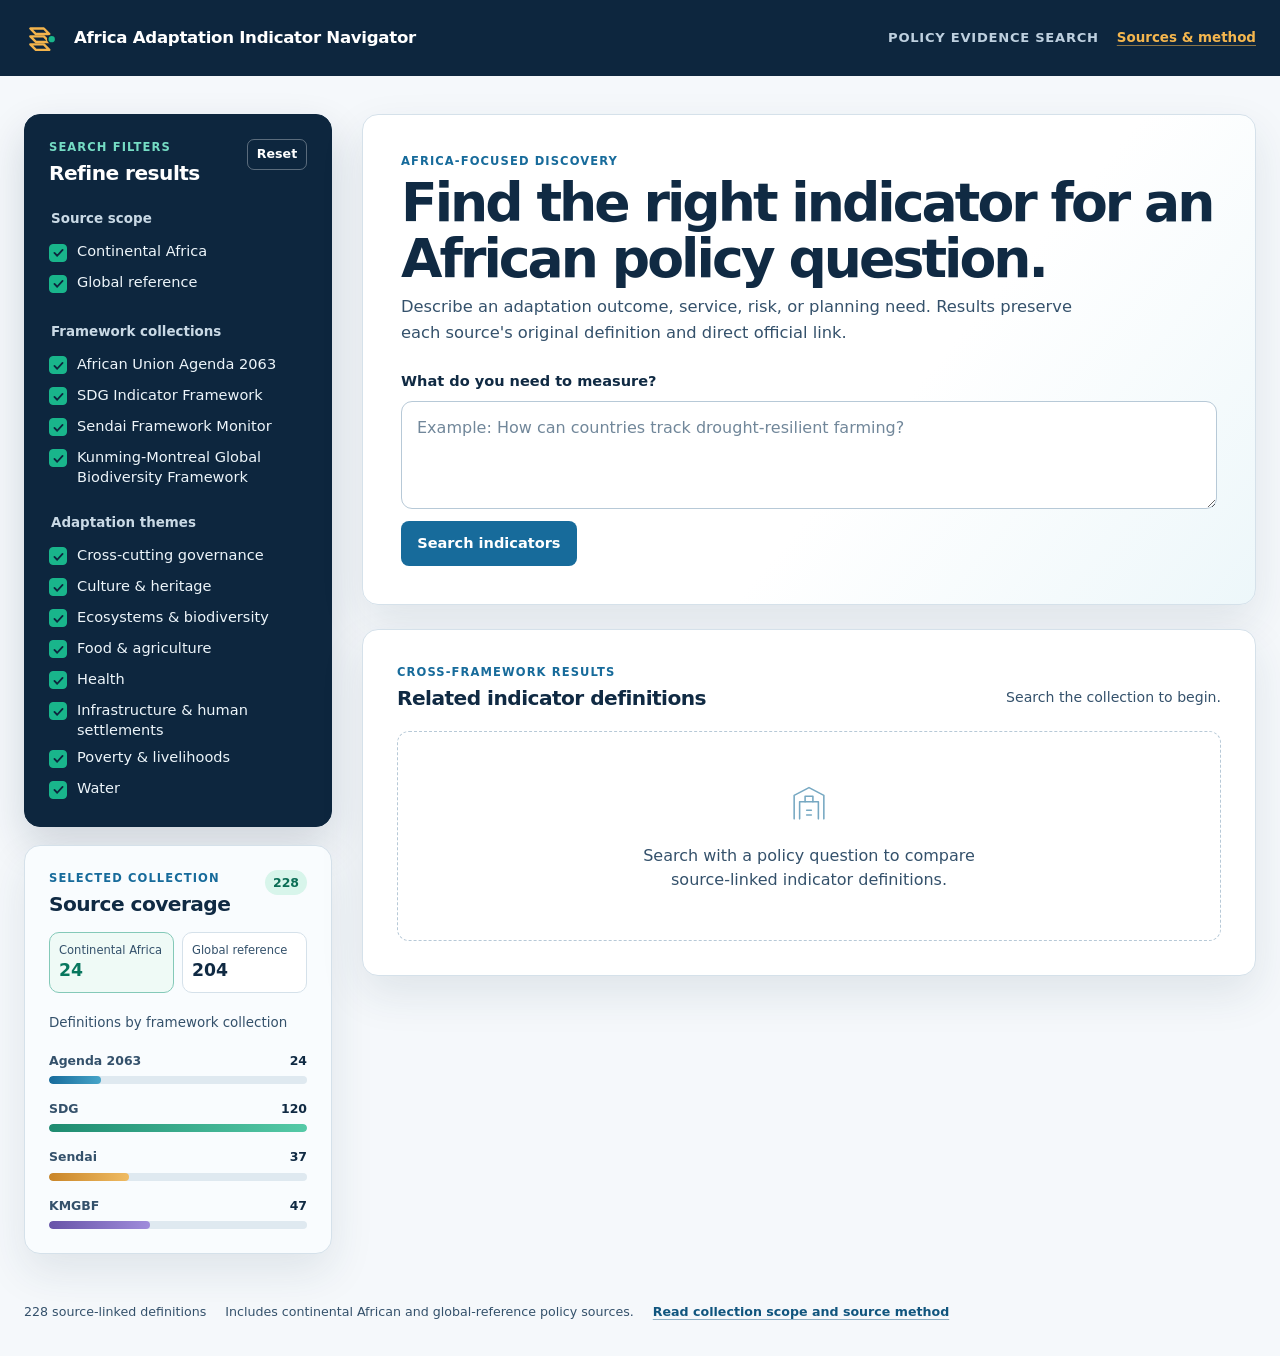
==== index.html @ 9c7e5b96 "Publish public Africa adaptation indicator navigator" ====
<!doctype html>
<html lang="en">
  <head>
    <meta charset="UTF-8" />
    <meta name="viewport" content="width=device-width, initial-scale=1.0" />
    <meta
      name="description"
      content="Semantic discovery of source-linked climate-adaptation indicators for African policy contexts."
    />
    <meta name="theme-color" content="#08283a" />
    <title>Africa Adaptation Indicator Navigator</title>
    <link rel="icon" type="image/svg+xml" href="./favicon.svg" />
    <link rel="stylesheet" href="./styles.css" />
  </head>
  <body>
    <header class="site-header">
      <a class="brand" href="./" aria-label="Africa Adaptation Indicator Navigator home">
        <svg class="brand-mark" viewBox="0 0 48 48" aria-hidden="true">
          <path d="M8 12h17l7 7H15z" />
          <path d="M8 22h17l7 7H15z" />
          <path d="M8 32h17l7 7H15z" />
          <circle cx="35" cy="25.5" r="5" />
        </svg>
        <span>Africa Adaptation Indicator Navigator</span>
      </a>
      <nav class="header-nav" aria-label="Primary navigation">
        <span class="header-label">Policy evidence search</span>
        <a href="./about.html">Sources &amp; method</a>
      </nav>
    </header>

    <main class="workspace">
      <aside class="sidebar" aria-label="Search filters and collection overview">
        <section class="side-card filter-card" aria-labelledby="filters-title">
          <div class="panel-heading">
            <div>
              <p class="section-kicker">Search filters</p>
              <h2 id="filters-title">Refine results</h2>
            </div>
            <button id="clear-filters" class="quiet-button" type="button">Reset</button>
          </div>

          <fieldset>
            <legend>Source scope</legend>
            <div id="scope-filters" class="filter-options"></div>
          </fieldset>

          <fieldset>
            <legend>Framework collections</legend>
            <div id="framework-filters" class="filter-options"></div>
          </fieldset>

          <fieldset>
            <legend>Adaptation themes</legend>
            <div id="theme-filters" class="filter-options"></div>
          </fieldset>
        </section>

        <section class="side-card overview-card" aria-labelledby="overview-title">
          <div class="panel-heading compact-heading">
            <div>
              <p class="section-kicker">Selected collection</p>
              <h2 id="overview-title">Source coverage</h2>
            </div>
            <span id="overview-total" class="overview-total"></span>
          </div>
          <div id="scope-summary" class="scope-summary" aria-live="polite"></div>
          <p class="overview-caption">Definitions by framework collection</p>
          <div id="framework-chart" class="framework-chart" role="img" aria-label="Indicator counts by framework collection"></div>
        </section>
      </aside>

      <section class="content-column">
        <section class="search-card" aria-labelledby="page-title">
          <div class="search-copy">
            <p class="section-kicker">Africa-focused discovery</p>
            <h1 id="page-title">Find the right indicator for an African policy question.</h1>
            <p>Describe an adaptation outcome, service, risk, or planning need. Results preserve each source's original definition and direct official link.</p>
          </div>

          <form id="search-form" class="search-form">
            <label for="query">What do you need to measure?</label>
            <textarea
              id="query"
              name="query"
              rows="3"
              placeholder="Example: How can countries track drought-resilient farming?"
              required
            ></textarea>
            <div class="search-actions">
              <button id="search-button" class="primary-button" type="submit">Search indicators</button>
              <p id="status" class="status" role="status" aria-live="polite"></p>
            </div>
          </form>
        </section>

        <section id="results-section" class="results-panel" aria-live="polite" aria-labelledby="results-title">
          <div class="results-heading">
            <div>
              <p class="section-kicker">Cross-framework results</p>
              <h2 id="results-title">Related indicator definitions</h2>
            </div>
            <p id="result-count" class="result-count">Search the collection to begin.</p>
          </div>
          <div id="results" class="results-list"></div>
          <div id="empty-state" class="empty-state">
            <svg viewBox="0 0 64 64" aria-hidden="true">
              <path d="M13 51V21l19-10 19 10v30" />
              <path d="M20 51V29h24v22" />
              <path d="M27 29v-7h10v7" />
              <path d="M29 40h6M29 46h6" />
            </svg>
            <p>Search with a policy question to compare source-linked indicator definitions.</p>
          </div>
        </section>
      </section>
    </main>

    <footer class="site-footer">
      <span id="corpus-count"></span>
      <span>Includes continental African and global-reference policy sources.</span>
      <a href="./about.html">Read collection scope and source method</a>
    </footer>

    <script type="module" src="./app.js"></script>
  </body>
</html>
---- styles.css ----
:root {
  --ink: #102a43;
  --ink-soft: #34516b;
  --navy: #0d263e;
  --navy-deep: #071a2b;
  --paper: #f5f8fb;
  --surface: #ffffff;
  --surface-muted: #eef4f8;
  --line: #d5e1ea;
  --line-strong: #b7c9d7;
  --blue: #176b9b;
  --blue-dark: #10557e;
  --mint: #19b58b;
  --mint-light: #d8f5eb;
  --gold: #e8a33c;
  --danger: #ae3d3d;
  --shadow: 0 18px 44px rgba(25, 56, 80, 0.1);
  font-family: Inter, ui-sans-serif, system-ui, -apple-system, BlinkMacSystemFont, "Segoe UI", sans-serif;
}

* { box-sizing: border-box; }

html { background: var(--paper); }

body {
  min-width: 320px;
  margin: 0;
  background: var(--paper);
  color: var(--ink);
  font-size: 16px;
  line-height: 1.55;
}

button, textarea { font: inherit; }

button:focus-visible, textarea:focus-visible, a:focus-visible, input:focus-visible {
  outline: 3px solid #56b8ed;
  outline-offset: 3px;
}

.site-header {
  min-height: 76px;
  padding: 0 max(24px, calc((100vw - 1280px) / 2));
  display: flex;
  align-items: center;
  justify-content: space-between;
  gap: 24px;
  background: var(--navy);
  color: #ffffff;
}

.brand {
  display: inline-flex;
  align-items: center;
  gap: 12px;
  color: inherit;
  font-size: 1.04rem;
  font-weight: 760;
  letter-spacing: -0.018em;
  text-decoration: none;
}

.brand-mark {
  width: 38px;
  height: 38px;
  flex: 0 0 38px;
  overflow: visible;
}

.brand-mark path {
  fill: none;
  stroke: #f3b44c;
  stroke-linecap: round;
  stroke-linejoin: round;
  stroke-width: 3;
}

.brand-mark circle {
  fill: var(--mint);
  stroke: var(--navy);
  stroke-width: 2;
}

.header-label {
  color: #bed0df;
  font-size: 0.82rem;
  font-weight: 700;
  letter-spacing: 0.055em;
  text-transform: uppercase;
}

.workspace {
  width: min(1280px, calc(100% - 48px));
  margin: 0 auto;
  padding: 38px 0 48px;
  display: grid;
  grid-template-columns: minmax(270px, 308px) minmax(0, 1fr);
  gap: 30px;
  align-items: start;
}

.sidebar { display: grid; gap: 18px; }

.side-card, .search-card, .results-panel {
  border: 1px solid var(--line);
  border-radius: 16px;
  background: var(--surface);
  box-shadow: var(--shadow);
}

.side-card { padding: 24px; }

.filter-card {
  border-color: var(--navy);
  background: var(--navy);
  color: #ffffff;
  box-shadow: 0 18px 42px rgba(13, 38, 62, 0.16);
}

.panel-heading {
  display: flex;
  align-items: flex-start;
  justify-content: space-between;
  gap: 12px;
  margin-bottom: 24px;
}

.compact-heading { margin-bottom: 6px; }

.section-kicker {
  margin: 0 0 4px;
  color: var(--blue);
  font-size: 0.72rem;
  font-weight: 780;
  letter-spacing: 0.095em;
  text-transform: uppercase;
}

.filter-card .section-kicker { color: #75dcc4; }

h1, h2, h3, p { margin-top: 0; }

h1 {
  margin-bottom: 8px;
  font-size: clamp(2.1rem, 5vw, 3.35rem);
  line-height: 1.04;
  letter-spacing: -0.055em;
}

h2 {
  margin-bottom: 0;
  font-size: 1.26rem;
  line-height: 1.2;
  letter-spacing: -0.027em;
}

h3 {
  margin-bottom: 12px;
  font-size: 1.1rem;
  line-height: 1.4;
  letter-spacing: -0.012em;
}

.quiet-button {
  border: 1px solid rgba(255, 255, 255, 0.32);
  border-radius: 7px;
  padding: 0.28rem 0.55rem;
  background: transparent;
  color: #ffffff;
  font-size: 0.79rem;
  font-weight: 700;
  cursor: pointer;
}

.quiet-button:hover { background: rgba(255, 255, 255, 0.12); }

fieldset { min-width: 0; margin: 0 0 26px; padding: 0; border: 0; }
fieldset:last-child { margin-bottom: 0; }

legend {
  margin-bottom: 11px;
  color: #c9d9e5;
  font-size: 0.84rem;
  font-weight: 760;
}

.filter-options { display: grid; gap: 7px; }

.filter-option {
  display: grid;
  grid-template-columns: 18px minmax(0, 1fr);
  column-gap: 10px;
  align-items: start;
  min-height: 24px;
  color: #edf5fa;
  cursor: pointer;
  font-size: 0.91rem;
  line-height: 1.38;
}

.filter-option input {
  appearance: none;
  inline-size: 18px;
  block-size: 18px;
  margin: 0.17rem 0 0;
  flex: 0 0 18px;
  border: 1.5px solid #8ea9bc;
  border-radius: 4px;
  background: #0a1d30;
  cursor: pointer;
}

.filter-option input:checked {
  border-color: var(--mint);
  background-color: var(--mint);
  background-image: url("data:image/svg+xml,%3Csvg xmlns='http://www.w3.org/2000/svg' viewBox='0 0 16 16'%3E%3Cpath d='M3 8.5 6.4 12 13 4.8' fill='none' stroke='%230d263e' stroke-linecap='round' stroke-linejoin='round' stroke-width='2.25'/%3E%3C/svg%3E");
  background-position: center;
  background-repeat: no-repeat;
  background-size: 13px 13px;
}

.filter-option:hover span { color: #ffffff; }

.overview-card { background: #f9fcfe; }
.overview-total {
  min-width: 2.5rem;
  border-radius: 999px;
  padding: 0.18rem 0.5rem;
  background: var(--mint-light);
  color: #0b6d55;
  font-size: 0.78rem;
  font-weight: 800;
  text-align: center;
}
.overview-caption { margin: 0 0 17px; color: var(--ink-soft); font-size: 0.84rem; }
.framework-chart { display: grid; gap: 15px; }
.chart-row { display: grid; gap: 6px; }
.chart-label { display: flex; justify-content: space-between; gap: 12px; color: var(--ink-soft); font-size: 0.78rem; font-weight: 700; }
.chart-label span:last-child { color: var(--ink); font-variant-numeric: tabular-nums; }
.chart-track { height: 8px; overflow: hidden; border-radius: 999px; background: #dfe9f0; }
.chart-fill { width: var(--chart-width); height: 100%; border-radius: inherit; background: linear-gradient(90deg, var(--blue), #47a5c9); }
.chart-row:nth-child(2) .chart-fill { background: linear-gradient(90deg, #1e8b70, #55caa7); }
.chart-row:nth-child(3) .chart-fill { background: linear-gradient(90deg, #c98528, #efbb63); }
.chart-empty { margin: 0; color: var(--ink-soft); font-size: 0.86rem; }

.content-column { min-width: 0; display: grid; gap: 24px; }

.search-card {
  padding: clamp(26px, 4vw, 38px);
  background: linear-gradient(130deg, #ffffff 0%, #ffffff 60%, #edf7fa 100%);
}

.search-copy > p:last-child {
  max-width: 680px;
  margin-bottom: 25px;
  color: var(--ink-soft);
  font-size: 1.02rem;
}

.search-form { display: grid; gap: 9px; }

.search-form label { color: var(--ink); font-size: 0.91rem; font-weight: 780; }

textarea {
  width: 100%;
  min-height: 108px;
  resize: vertical;
  border: 1px solid var(--line-strong);
  border-radius: 11px;
  padding: 14px 15px;
  background: #ffffff;
  color: var(--ink);
  font-size: 1rem;
  line-height: 1.55;
}

textarea::placeholder { color: #71879a; }
textarea:hover { border-color: #8ca8bb; }
textarea:focus { border-color: var(--blue); outline: none; box-shadow: 0 0 0 4px rgba(23, 107, 155, 0.12); }

.search-actions { display: flex; flex-wrap: wrap; align-items: center; gap: 15px; margin-top: 3px; }

.primary-button, .source-link {
  display: inline-flex;
  align-items: center;
  justify-content: center;
  min-height: 43px;
  border: 1px solid transparent;
  border-radius: 8px;
  padding: 0.62rem 0.95rem;
  background: var(--blue);
  color: #ffffff;
  font-size: 0.91rem;
  font-weight: 760;
  text-decoration: none;
  cursor: pointer;
  transition: background 150ms ease, transform 150ms ease, box-shadow 150ms ease;
}

.primary-button:hover { background: var(--blue-dark); transform: translateY(-1px); box-shadow: 0 7px 16px rgba(16, 85, 126, 0.21); }
.primary-button:disabled { cursor: wait; opacity: 0.67; transform: none; }

.status { min-height: 1.5em; margin: 0; color: var(--ink-soft); font-size: 0.88rem; }
.status.is-error { color: var(--danger); }
.status.is-ready { color: #16785d; }

.results-panel { padding: clamp(24px, 3vw, 34px); }

.results-heading {
  display: flex;
  align-items: end;
  justify-content: space-between;
  gap: 20px;
  margin-bottom: 21px;
}

.results-heading .section-kicker { margin-bottom: 4px; }
.result-count { margin-bottom: 1px; color: var(--ink-soft); font-size: 0.88rem; text-align: right; }

.results-list { display: grid; gap: 12px; }

.result-card {
  border: 1px solid var(--line);
  border-radius: 12px;
  padding: 21px;
  background: #ffffff;
  transition: border-color 150ms ease, box-shadow 150ms ease;
}

.result-card:hover { border-color: #a8c4d4; box-shadow: 0 9px 19px rgba(23, 61, 87, 0.07); }

.result-topline { display: flex; flex-wrap: wrap; align-items: center; gap: 8px 10px; margin-bottom: 13px; }
.code-badge {
  border-radius: 999px;
  padding: 0.19rem 0.55rem;
  background: #e2f1f8;
  color: #0e5f8b;
  font-size: 0.77rem;
  font-weight: 820;
  letter-spacing: 0.02em;
}
.framework-name { color: var(--ink-soft); font-size: 0.82rem; font-weight: 680; }
.result-topic { margin: 0 0 17px; color: var(--ink-soft); font-size: 0.86rem; }
.result-topic strong { color: var(--ink); font-weight: 700; }

.source-link {
  min-height: 39px;
  border-color: #8eb6cb;
  background: #ffffff;
  color: var(--blue-dark);
  font-size: 0.86rem;
}
.source-link::after { content: "\2197"; margin-left: 0.48rem; font-size: 1.02em; }
.source-link:hover { border-color: var(--blue); background: #edf7fb; transform: translateY(-1px); }

.empty-state {
  min-height: 210px;
  display: grid;
  place-items: center;
  align-content: center;
  gap: 15px;
  border: 1px dashed var(--line-strong);
  border-radius: 12px;
  padding: 22px;
  color: var(--ink-soft);
  text-align: center;
}

.empty-state[hidden] { display: none; }
.empty-state svg { width: 50px; height: 50px; fill: none; stroke: #76a8c2; stroke-linecap: round; stroke-linejoin: round; stroke-width: 2; }
.empty-state p { max-width: 340px; margin: 0; }

.site-footer {
  width: min(1280px, calc(100% - 48px));
  margin: 0 auto;
  padding: 0 0 34px;
  display: flex;
  flex-wrap: wrap;
  gap: 7px 19px;
  color: var(--ink-soft);
  font-size: 0.79rem;
}

@media (max-width: 980px) {
  .workspace { grid-template-columns: 1fr; }
  .sidebar { grid-template-columns: minmax(0, 1.4fr) minmax(240px, 0.8fr); }
  .filter-options { grid-template-columns: repeat(2, minmax(0, 1fr)); column-gap: 13px; }
}

@media (max-width: 660px) {
  .site-header { min-height: 68px; padding: 0 18px; }
  .brand { font-size: 0.91rem; line-height: 1.18; }
  .brand-mark { width: 34px; height: 34px; flex-basis: 34px; }
  .header-label { display: none; }
  .workspace, .site-footer { width: min(100% - 28px, 1280px); }
  .workspace { padding: 22px 0 33px; gap: 17px; }
  .sidebar { grid-template-columns: 1fr; gap: 14px; }
  .side-card { padding: 21px; }
  .filter-options { grid-template-columns: 1fr; }
  .search-card, .results-panel { border-radius: 13px; }
  .search-card { padding: 25px 21px; }
  .results-panel { padding: 23px 20px; }
  .results-heading { align-items: flex-start; flex-direction: column; gap: 7px; }
  .result-count { text-align: left; }
  .result-card { padding: 18px; }
  .source-link { width: 100%; }
}
.header-nav {
  display: inline-flex;
  align-items: center;
  gap: 18px;
  color: #bed0df;
  font-size: 0.84rem;
  font-weight: 700;
}

.header-nav a {
  color: #f4b64e;
  text-decoration-color: rgba(244, 182, 78, 0.55);
  text-underline-offset: 0.22em;
}

.header-nav a:hover { color: #ffffff; }

.scope-summary {
  display: grid;
  grid-template-columns: repeat(2, minmax(0, 1fr));
  gap: 8px;
  margin: 16px 0 20px;
}

.scope-chip {
  min-width: 0;
  border: 1px solid #d5e1ea;
  border-radius: 10px;
  padding: 10px 9px;
  background: #ffffff;
  color: var(--ink-soft);
  font-size: 0.72rem;
  line-height: 1.25;
}

.scope-chip strong {
  display: block;
  margin-top: 3px;
  color: var(--ink);
  font-size: 1.08rem;
  font-variant-numeric: tabular-nums;
}

.scope-chip-africa { border-color: #84c9b8; background: #effaf6; }
.scope-chip-africa strong { color: #08775e; }

.chart-row:nth-child(3) .chart-fill { background: linear-gradient(90deg, #c98528, #efbb63); }
.chart-row:nth-child(4) .chart-fill { background: linear-gradient(90deg, #6854a8, #9f8cdb); }

.scope-badge {
  border-radius: 999px;
  padding: 0.19rem 0.52rem;
  border: 1px solid #bfd0dc;
  background: #f4f8fa;
  color: #537085;
  font-size: 0.72rem;
  font-weight: 770;
  line-height: 1.2;
}

.scope-badge.is-africa { border-color: #8ccdbc; background: #e6f8f1; color: #087459; }

.about-page {
  width: min(1120px, calc(100% - 48px));
  margin: 0 auto;
  padding: 62px 0 48px;
}

.about-intro { max-width: 825px; margin-bottom: 38px; }
.about-intro h1 { max-width: 740px; }
.about-intro > p:last-child { max-width: 740px; margin: 18px 0 0; color: var(--ink-soft); font-size: 1.05rem; }

.about-grid {
  display: grid;
  grid-template-columns: 1.1fr 1fr 1fr;
  gap: 16px;
  margin-bottom: 32px;
}

.about-card, .complement-card {
  border: 1px solid var(--line);
  border-radius: 15px;
  padding: 25px;
  background: #ffffff;
  box-shadow: 0 12px 30px rgba(25, 56, 80, 0.07);
}

.about-card-emphasis { border-color: #164864; background: linear-gradient(145deg, #0b3048, #135b75); color: #ffffff; }
.about-card-emphasis .section-kicker { color: #83ddc8; }
.about-card-emphasis h2 { color: #ffffff; }
.about-card p:last-child, .complement-card p { margin-bottom: 0; color: var(--ink-soft); }

.fact-list { display: grid; gap: 16px; margin: 24px 0 0; }
.fact-list div { display: grid; grid-template-columns: 42px minmax(0, 1fr); gap: 10px; align-items: baseline; }
.fact-list dt { color: #f4b64e; font-size: 1.45rem; font-weight: 820; line-height: 1; }
.fact-list dd { margin: 0; color: #d9ecf3; font-size: 0.86rem; line-height: 1.4; }

.source-section { margin-top: 38px; }
.source-section-heading { margin-bottom: 16px; }
.source-section-heading h2 { max-width: 620px; font-size: clamp(1.4rem, 3vw, 1.9rem); }
.source-table-wrap { overflow-x: auto; border: 1px solid var(--line); border-radius: 14px; background: #ffffff; box-shadow: 0 12px 30px rgba(25, 56, 80, 0.06); }
.source-table { width: 100%; min-width: 740px; border-collapse: collapse; text-align: left; }
.source-table th, .source-table td { padding: 16px 19px; vertical-align: top; border-bottom: 1px solid var(--line); }
.source-table th { background: #edf4f8; color: var(--ink-soft); font-size: 0.74rem; letter-spacing: 0.06em; text-transform: uppercase; }
.source-table td { color: var(--ink-soft); font-size: 0.9rem; line-height: 1.45; }
.source-table tr:last-child td { border-bottom: 0; }
.source-table a, .complement-card a, .site-footer a { color: var(--blue-dark); font-weight: 750; text-decoration-color: rgba(16, 85, 126, 0.45); text-underline-offset: 0.2em; }
.source-table a:hover, .complement-card a:hover, .site-footer a:hover { color: var(--mint); }

.complement-grid { display: grid; grid-template-columns: repeat(3, minmax(0, 1fr)); gap: 16px; }
.complement-card h3 { margin-bottom: 10px; font-size: 1rem; }
.about-footer { padding-top: 0; }

@media (max-width: 900px) {
  .about-grid { grid-template-columns: 1fr; }
  .complement-grid { grid-template-columns: 1fr; }
}

@media (max-width: 660px) {
  .header-nav { gap: 10px; }
  .header-nav .header-label { display: none; }
  .about-page { width: min(100% - 28px, 1120px); padding: 37px 0 30px; }
  .about-card, .complement-card { padding: 21px; }
  .scope-summary { gap: 7px; }
  .scope-chip { padding: 9px 8px; }
}
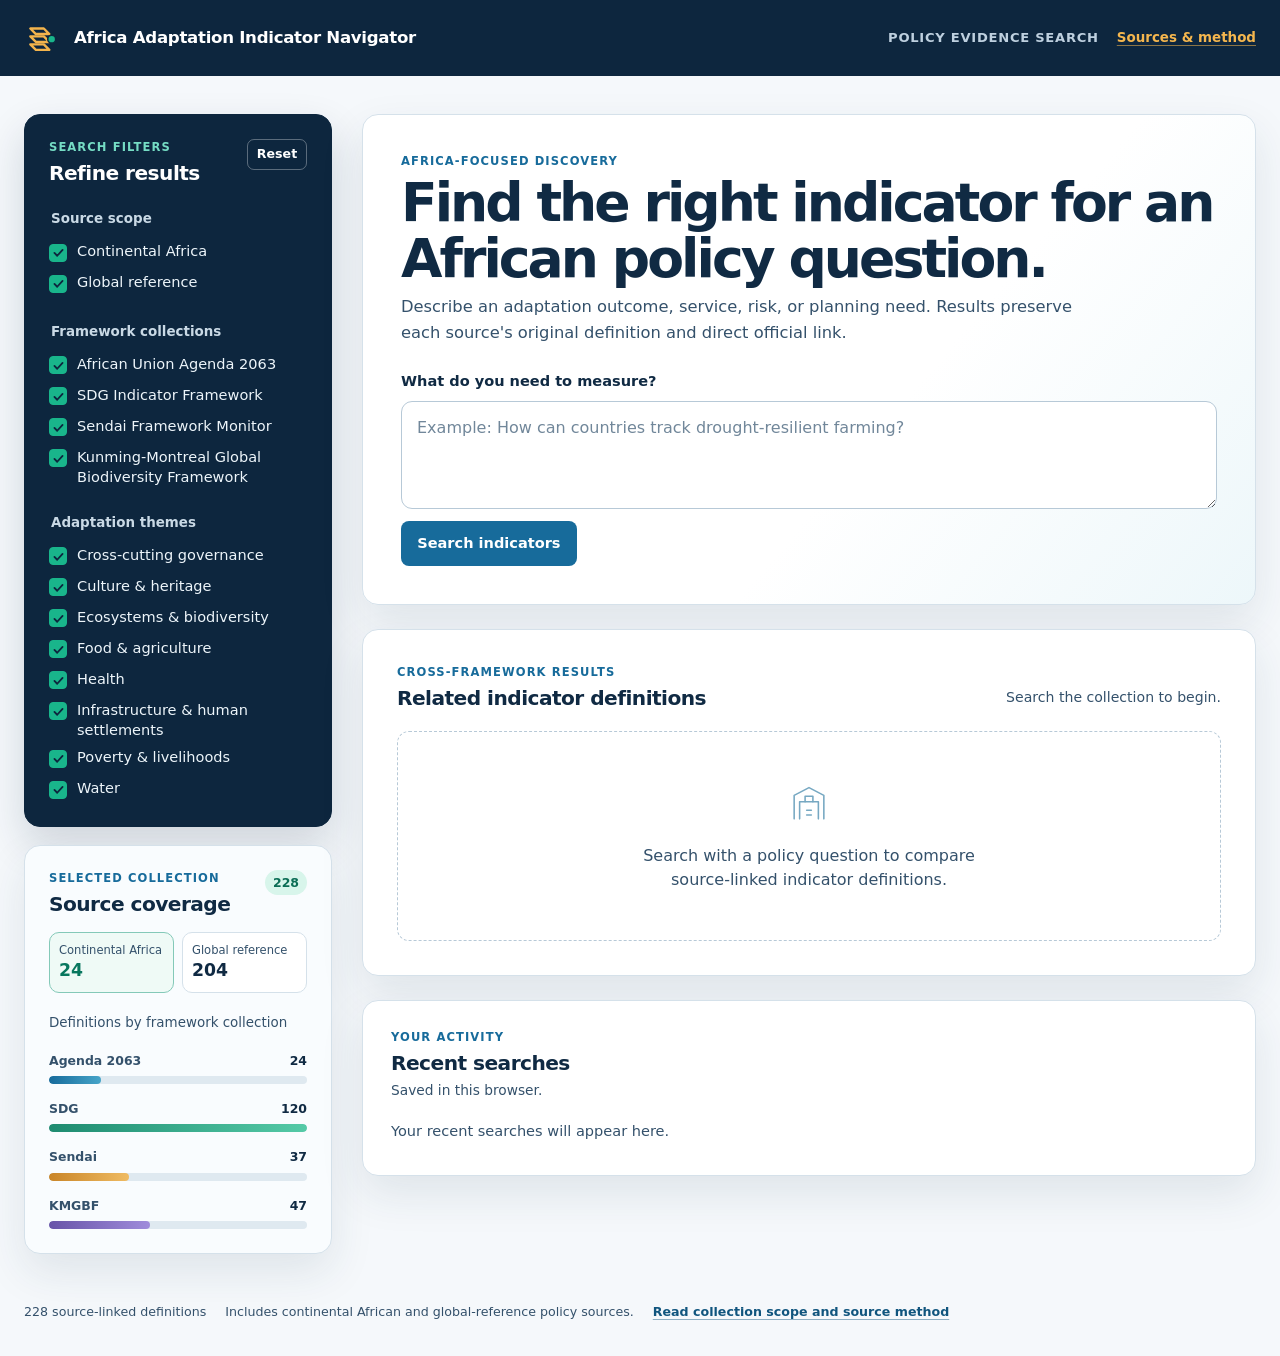
==== commit a102db8f: "Add local search history" ====
--- a/index.html
+++ b/index.html
@@ -113,6 +113,18 @@
             <p>Search with a policy question to compare source-linked indicator definitions.</p>
           </div>
         </section>
+
+        <section class="history-panel" aria-labelledby="history-title">
+          <div class="history-heading">
+            <div>
+              <p class="section-kicker">Your activity</p>
+              <h2 id="history-title">Recent searches</h2>
+            </div>
+            <button id="clear-history" class="quiet-button history-clear" type="button" hidden>Clear history</button>
+          </div>
+          <p class="history-note">Saved in this browser.</p>
+          <div id="search-history" class="history-list" aria-live="polite"></div>
+        </section>
       </section>
     </main>
 
--- a/styles.css
+++ b/styles.css
@@ -101,7 +101,7 @@
 
 .sidebar { display: grid; gap: 18px; }
 
-.side-card, .search-card, .results-panel {
+.side-card, .search-card, .results-panel, .history-panel {
   border: 1px solid var(--line);
   border-radius: 16px;
   background: var(--surface);
@@ -370,6 +370,54 @@
 .empty-state svg { width: 50px; height: 50px; fill: none; stroke: #76a8c2; stroke-linecap: round; stroke-linejoin: round; stroke-width: 2; }
 .empty-state p { max-width: 340px; margin: 0; }
 
+.history-panel { padding: clamp(22px, 3vw, 28px); }
+
+.history-heading {
+  display: flex;
+  align-items: center;
+  justify-content: space-between;
+  gap: 16px;
+}
+
+.history-heading .section-kicker { margin-bottom: 4px; }
+.history-clear { border-color: var(--line-strong); background: #ffffff; color: var(--blue-dark); }
+.history-clear:hover { background: #edf7fb; }
+.history-note { margin: 5px 0 15px; color: var(--ink-soft); font-size: 0.86rem; }
+.history-list { display: grid; gap: 8px; }
+.history-empty { margin: 0; padding: 4px 0; color: var(--ink-soft); font-size: 0.91rem; }
+
+.history-item {
+  display: grid;
+  grid-template-columns: minmax(0, 1fr) auto;
+  align-items: center;
+  gap: 14px;
+  border: 1px solid var(--line);
+  border-radius: 10px;
+  background: #ffffff;
+  transition: border-color 150ms ease, box-shadow 150ms ease;
+}
+
+.history-item:hover { border-color: #9fc2d5; box-shadow: 0 7px 16px rgba(23, 61, 87, 0.06); }
+
+.history-query {
+  min-width: 0;
+  border: 0;
+  border-radius: 9px;
+  padding: 0.73rem 0.82rem;
+  background: transparent;
+  color: var(--ink);
+  cursor: pointer;
+  font-size: 0.92rem;
+  font-weight: 680;
+  overflow: hidden;
+  text-align: left;
+  text-overflow: ellipsis;
+  white-space: nowrap;
+}
+
+.history-query:hover { color: var(--blue-dark); }
+.history-item time { padding-right: 0.82rem; color: var(--ink-soft); font-size: 0.78rem; white-space: nowrap; }
+
 .site-footer {
   width: min(1280px, calc(100% - 48px));
   margin: 0 auto;
@@ -397,13 +445,16 @@
   .sidebar { grid-template-columns: 1fr; gap: 14px; }
   .side-card { padding: 21px; }
   .filter-options { grid-template-columns: 1fr; }
-  .search-card, .results-panel { border-radius: 13px; }
+  .search-card, .results-panel, .history-panel { border-radius: 13px; }
   .search-card { padding: 25px 21px; }
   .results-panel { padding: 23px 20px; }
   .results-heading { align-items: flex-start; flex-direction: column; gap: 7px; }
   .result-count { text-align: left; }
   .result-card { padding: 18px; }
   .source-link { width: 100%; }
+  .history-panel { padding: 21px 20px; }
+  .history-item { gap: 7px; }
+  .history-item time { padding-right: 0.7rem; font-size: 0.72rem; }
 }
 .header-nav {
   display: inline-flex;
